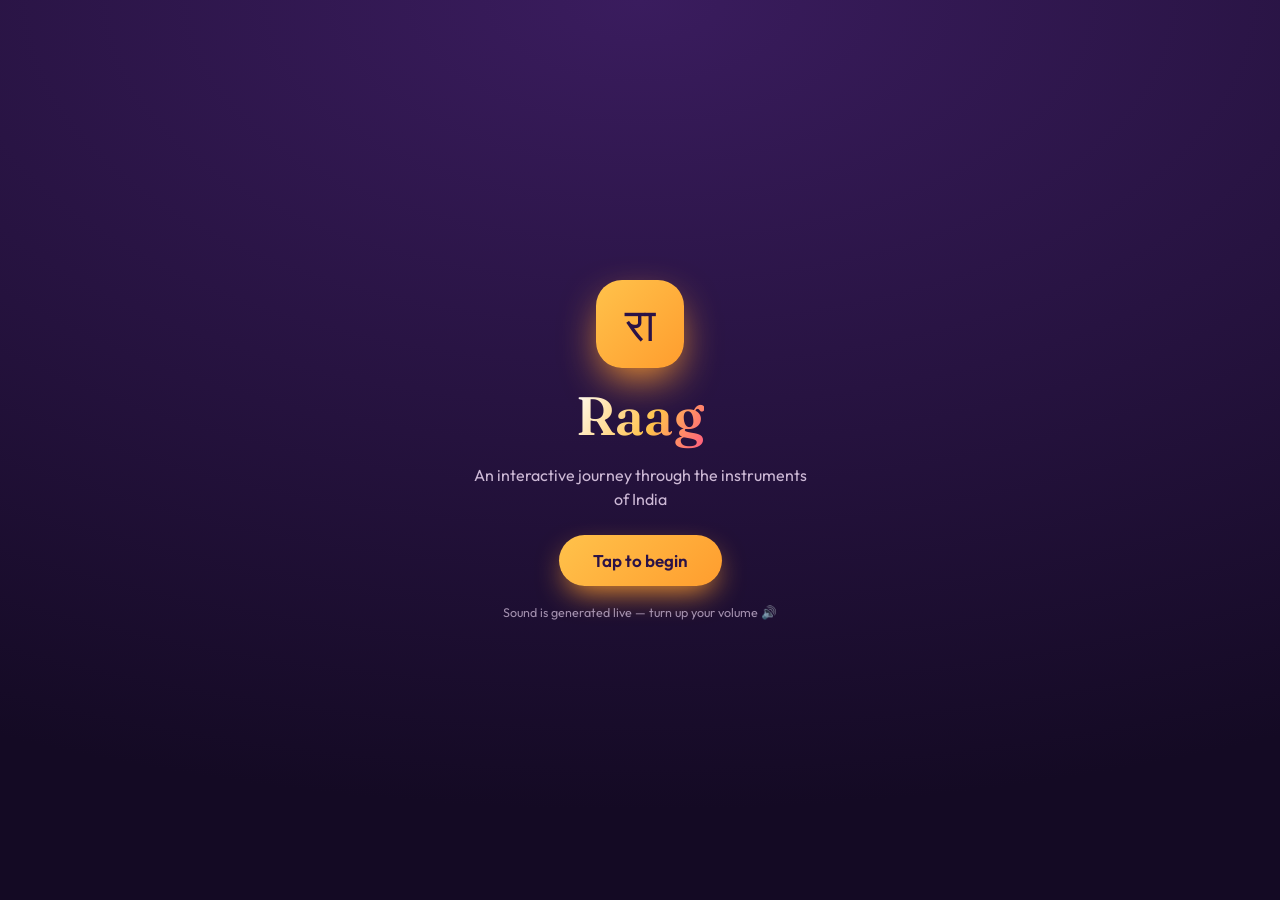
==== index.html @ 8b2885b4 "Raag: interactive play & learn for Indian instruments Eight fully-playable instruments (tabla, sitar" ====
<!DOCTYPE html>
<html lang="en">
<head>
<meta charset="UTF-8" />
<meta name="viewport" content="width=device-width, initial-scale=1.0, maximum-scale=1.0, user-scalable=no, viewport-fit=cover" />
<meta name="theme-color" content="#1a0e2e" />
<title>Raag · Play Indian Instruments</title>
<meta name="description" content="An interactive, playable tour of India's musical instruments — tabla, sitar, bansuri, harmonium, tanpura, santoor, sarangi and dholak. Tap, strum, learn and play along." />
<link rel="icon" href="favicon.svg" type="image/svg+xml" />
<meta property="og:title" content="Raag · Play Indian Instruments" />
<meta property="og:description" content="Tap, strum and slide through eight iconic Indian instruments — fully playable in your browser, with play-along lessons. No downloads." />
<meta property="og:type" content="website" />
<meta name="twitter:card" content="summary" />
<link rel="preconnect" href="https://fonts.googleapis.com" />
<link rel="preconnect" href="https://fonts.gstatic.com" crossorigin />
<link href="https://fonts.googleapis.com/css2?family=Fraunces:opsz,wght@9..144,500;9..144,600&family=Outfit:wght@300;400;500;600&display=swap" rel="stylesheet" />
<link rel="stylesheet" href="styles.css" />
</head>
<body>
  <!-- rotating mandala backdrop -->
  <div class="backdrop" aria-hidden="true">
    <div class="mandala"></div>
    <div class="glow glow-1"></div>
    <div class="glow glow-2"></div>
  </div>

  <div id="app">
    <header class="topbar">
      <button id="backBtn" class="icon-btn" aria-label="Back to instruments" hidden>
        <svg viewBox="0 0 24 24" width="22" height="22"><path d="M15 5l-7 7 7 7" fill="none" stroke="currentColor" stroke-width="2" stroke-linecap="round" stroke-linejoin="round"/></svg>
      </button>
      <div class="brand">
        <span class="brand-mark">रा</span>
        <span class="brand-text">Raag<small>Indian Instruments</small></span>
      </div>
      <div class="vol" title="Volume">
        <svg viewBox="0 0 24 24" width="18" height="18" aria-hidden="true"><path d="M4 9v6h4l5 4V5L8 9H4z" fill="currentColor"/><path d="M16 8.5a4 4 0 010 7" fill="none" stroke="currentColor" stroke-width="1.8" stroke-linecap="round"/></svg>
        <input id="volRange" type="range" min="0" max="100" value="55" aria-label="Volume" />
      </div>
      <button id="droneBtn" class="drone-btn" aria-pressed="false" title="Toggle tanpura drone">
        <span class="drone-dot"></span> Tanpura
      </button>
    </header>

    <main id="main">
      <!-- PICKER -->
      <section id="picker" class="picker">
        <div class="intro">
          <h1>Play the instruments of India</h1>
          <p>Tap, strum and slide. Eight iconic instruments, fully playable in your browser — no downloads, sound made live. Pick one to begin.</p>
          <button id="lessonsCta" class="lessons-cta">🎓 Play-Along Lessons →</button>
        </div>
        <div id="cards" class="cards"></div>
        <p class="hint">Best with sound on. Works great on mobile — use your fingers.</p>
      </section>

      <!-- STAGE -->
      <section id="stage" class="stage" hidden>
        <div class="stage-head">
          <h2 id="stageTitle"></h2>
          <p id="stageTagline"></p>
        </div>
        <div id="stageInner" class="stage-inner"></div>
        <div class="stage-foot">
          <button id="infoBtn" class="learn-btn">
            <svg viewBox="0 0 24 24" width="18" height="18"><circle cx="12" cy="12" r="9" fill="none" stroke="currentColor" stroke-width="2"/><path d="M12 11v5M12 7.5v.5" stroke="currentColor" stroke-width="2" stroke-linecap="round"/></svg>
            Learn about this instrument
          </button>
        </div>
      </section>
    </main>
  </div>

  <!-- INFO PANEL -->
  <div id="infoPanel" class="info-panel" hidden>
    <div class="info-sheet" role="dialog" aria-modal="true" aria-labelledby="infoTitle">
      <button id="infoClose" class="info-close" aria-label="Close">×</button>
      <h3 id="infoTitle"></h3>
      <div id="infoBody"></div>
    </div>
  </div>

  <!-- WELCOME / AUDIO UNLOCK -->
  <div id="welcome" class="welcome">
    <div class="welcome-inner">
      <div class="welcome-mark">रा</div>
      <h1>Raag</h1>
      <p>An interactive journey through the instruments of India</p>
      <button id="startBtn" class="start-btn">Tap to begin</button>
      <span class="welcome-note">Sound is generated live — turn up your volume 🔊</span>
    </div>
  </div>

  <script src="app.js"></script>
</body>
</html>
---- styles.css ----
/* ============================================================
   Raag — Indian Instruments  ·  styles
   Warm, festive palette: deep indigo night + saffron/gold/rose
   ============================================================ */
:root{
  --bg-0:#140a24;
  --bg-1:#1d0f33;
  --bg-2:#2a1547;
  --ink:#f6ecd8;
  --ink-soft:#cdb9d6;
  --saffron:#ff9d2e;
  --marigold:#ffc24b;
  --rose:#ff5b7f;
  --magenta:#c44bff;
  --teal:#36e0c0;
  --gold:#f4cf6a;
  --line:rgba(255,255,255,.12);
  --card:rgba(255,255,255,.05);
  --shadow:0 18px 50px -12px rgba(0,0,0,.6);
  --r:20px;
  font-size:16px;
}

*{box-sizing:border-box;-webkit-tap-highlight-color:transparent}
html,body{height:100%}
body{
  margin:0;
  font-family:"Outfit",system-ui,sans-serif;
  color:var(--ink);
  background:var(--bg-0);
  background:radial-gradient(120% 90% at 50% -10%, #3a1c5e 0%, var(--bg-1) 42%, var(--bg-0) 100%);
  overflow-x:hidden;
  min-height:100svh;
  -webkit-user-select:none;user-select:none;
}
h1,h2,h3{font-family:"Fraunces",serif;font-weight:600;letter-spacing:.2px;margin:0}

/* ---------- Backdrop ---------- */
.backdrop{position:fixed;inset:0;z-index:0;overflow:hidden;pointer-events:none}
.mandala{
  position:absolute;top:50%;left:50%;width:140vmax;height:140vmax;
  margin:-70vmax 0 0 -70vmax;opacity:.06;
  background:
    repeating-conic-gradient(from 0deg, transparent 0 6deg, rgba(255,255,255,.9) 6deg 6.4deg),
    radial-gradient(circle, transparent 38%, rgba(255,255,255,.35) 38.4%, transparent 39%),
    radial-gradient(circle, transparent 56%, rgba(255,255,255,.35) 56.4%, transparent 57%),
    radial-gradient(circle, transparent 74%, rgba(255,255,255,.3) 74.4%, transparent 75%);
  animation:spin 180s linear infinite;
}
.glow{position:absolute;border-radius:50%;filter:blur(70px);opacity:.5;mix-blend-mode:screen}
.glow-1{width:46vmax;height:46vmax;left:-10vmax;top:-8vmax;background:radial-gradient(circle,var(--magenta),transparent 65%);animation:float 22s ease-in-out infinite}
.glow-2{width:50vmax;height:50vmax;right:-14vmax;bottom:-12vmax;background:radial-gradient(circle,var(--saffron),transparent 65%);animation:float 28s ease-in-out infinite reverse}
@keyframes spin{to{transform:rotate(360deg)}}
@keyframes float{0%,100%{transform:translate(0,0)}50%{transform:translate(4vmax,3vmax)}}

/* ---------- App shell ---------- */
#app{position:relative;z-index:1;display:flex;flex-direction:column;min-height:100svh;max-width:1040px;margin:0 auto;padding:0 clamp(14px,4vw,28px)}
.topbar{display:flex;align-items:center;gap:12px;padding:16px 2px 10px;position:sticky;top:0;z-index:30}
.brand{display:flex;align-items:center;gap:10px;margin-right:auto}
.brand-mark{
  display:grid;place-items:center;width:38px;height:38px;border-radius:12px;
  font-family:"Fraunces",serif;font-size:19px;font-weight:600;color:#2a1247;
  background:linear-gradient(135deg,var(--marigold),var(--saffron));
  box-shadow:0 6px 18px -4px var(--saffron)
}
.brand-text{display:flex;flex-direction:column;line-height:1.05;font-family:"Fraunces",serif;font-size:20px}
.brand-text small{font-family:"Outfit";font-weight:400;font-size:11px;letter-spacing:.14em;text-transform:uppercase;color:var(--ink-soft);opacity:.8}

.icon-btn{
  display:grid;place-items:center;width:42px;height:42px;border-radius:12px;color:var(--ink);
  background:var(--card);border:1px solid var(--line);cursor:pointer;transition:.2s
}
.icon-btn:hover{background:rgba(255,255,255,.1)}

.drone-btn{
  display:flex;align-items:center;gap:8px;padding:9px 15px;border-radius:30px;cursor:pointer;
  font:inherit;font-size:13px;font-weight:500;color:var(--ink);
  background:var(--card);border:1px solid var(--line);transition:.25s
}
.drone-dot{width:9px;height:9px;border-radius:50%;background:var(--ink-soft);transition:.25s}
.drone-btn[aria-pressed="true"]{border-color:var(--teal);color:#bff7ec;background:rgba(54,224,192,.12)}
.drone-btn[aria-pressed="true"] .drone-dot{background:var(--teal);box-shadow:0 0 0 4px rgba(54,224,192,.25);animation:pulse 1.6s ease-in-out infinite}
@keyframes pulse{0%,100%{box-shadow:0 0 0 3px rgba(54,224,192,.25)}50%{box-shadow:0 0 0 8px rgba(54,224,192,0)}}

/* ---------- Picker ---------- */
.picker{padding:14px 0 40px;animation:rise .5s ease both}
.intro{max-width:620px;margin:6px auto 26px;text-align:center}
.intro h1{font-size:clamp(28px,7vw,46px);line-height:1.05;background:linear-gradient(120deg,#fff,var(--marigold) 60%,var(--rose));-webkit-background-clip:text;background-clip:text;color:transparent}
.intro p{color:var(--ink-soft);font-size:clamp(14px,3.6vw,17px);line-height:1.55;margin-top:14px}

.cards{display:grid;grid-template-columns:repeat(auto-fill,minmax(155px,1fr));gap:14px}
.card{
  position:relative;overflow:hidden;cursor:pointer;text-align:left;
  border-radius:var(--r);padding:18px 16px 16px;min-height:172px;
  background:var(--card);border:1px solid var(--line);
  display:flex;flex-direction:column;gap:6px;color:var(--ink);
  transition:transform .25s cubic-bezier(.2,.8,.2,1),box-shadow .25s,border-color .25s;
  animation:rise .5s ease both
}
.card:hover{transform:translateY(-5px);box-shadow:var(--shadow);border-color:rgba(255,255,255,.28)}
.card:active{transform:translateY(-1px) scale(.99)}
.card-ico{width:54px;height:54px;margin-bottom:6px;filter:drop-shadow(0 4px 10px rgba(0,0,0,.4))}
.card h3{font-size:19px}
.card .roman{font-size:12px;letter-spacing:.1em;text-transform:uppercase;color:var(--gold);opacity:.85}
.card p{margin:2px 0 0;font-size:12.5px;line-height:1.45;color:var(--ink-soft)}
.card-sheen{position:absolute;inset:0;background:radial-gradient(120% 80% at 80% 0%,rgba(255,255,255,.14),transparent 55%);opacity:0;transition:.3s;pointer-events:none}
.card:hover .card-sheen{opacity:1}
.hint{text-align:center;color:var(--ink-soft);font-size:12.5px;margin-top:26px;opacity:.7}

/* ---------- Stage ---------- */
.stage{padding:6px 0 40px;animation:rise .45s ease both}
.stage-head{text-align:center;margin:2px auto 16px;max-width:600px}
.stage-head h2{font-size:clamp(24px,6vw,34px)}
.stage-head p{color:var(--ink-soft);font-size:14px;margin-top:6px}
.stage-inner{
  position:relative;border-radius:26px;padding:clamp(16px,4vw,30px);
  background:linear-gradient(180deg,rgba(255,255,255,.06),rgba(255,255,255,.02));
  border:1px solid var(--line);box-shadow:var(--shadow);min-height:300px;
  display:flex;flex-direction:column;align-items:center;justify-content:center;gap:18px
}
.stage-foot{display:flex;justify-content:center;margin-top:18px}
.learn-btn{
  display:flex;align-items:center;gap:9px;padding:11px 20px;border-radius:30px;cursor:pointer;
  font:inherit;font-size:14px;font-weight:500;color:var(--ink);
  background:var(--card);border:1px solid var(--line);transition:.25s
}
.learn-btn:hover{background:rgba(255,255,255,.1);border-color:rgba(255,255,255,.3)}

/* readout chip shared by instruments */
.readout{
  font-family:"Fraunces",serif;font-size:clamp(28px,8vw,46px);min-height:1.2em;
  background:linear-gradient(120deg,#fff,var(--marigold));-webkit-background-clip:text;background-clip:text;color:transparent;
  transition:transform .08s;letter-spacing:.02em
}
.readout.hit{transform:scale(1.12)}
.sublabel{color:var(--ink-soft);font-size:13px;text-align:center;line-height:1.5;max-width:460px}
.pill-row{display:flex;flex-wrap:wrap;gap:8px;justify-content:center}
.pill{
  padding:7px 14px;border-radius:20px;font-size:13px;cursor:pointer;color:var(--ink-soft);
  background:var(--card);border:1px solid var(--line);transition:.2s
}
.pill:hover{color:var(--ink)}
.pill.on{background:rgba(255,194,75,.16);border-color:var(--marigold);color:var(--marigold)}

/* ============================================================
   TABLA
   ============================================================ */
.tabla{display:flex;gap:clamp(18px,6vw,54px);align-items:flex-end;justify-content:center;flex-wrap:wrap;touch-action:none}
.drum{position:relative;display:flex;flex-direction:column;align-items:center;cursor:pointer}
.drum-name{font-size:12px;letter-spacing:.14em;text-transform:uppercase;color:var(--ink-soft);margin-top:14px}
.drum-head{position:relative;border-radius:50%;display:grid;place-items:center;
  background:radial-gradient(circle at 38% 32%, #fff7ec, #e8d3a8 55%, #c9a96e 78%, #9c7b45 100%);
  box-shadow:inset 0 0 0 7px #d8b67e, inset 0 0 26px rgba(120,80,30,.4), 0 14px 30px -8px rgba(0,0,0,.6);
  touch-action:none}
.dayan .drum-head{width:clamp(120px,34vw,170px);height:clamp(120px,34vw,170px)}
.bayan .drum-head{width:clamp(150px,42vw,210px);height:clamp(150px,42vw,210px);
  background:radial-gradient(circle at 38% 32%, #d9d2cf, #b9aeb0 50%, #8a7d84 76%, #5e535c 100%);
  box-shadow:inset 0 0 0 8px #9a8f94, inset 0 0 30px rgba(20,15,25,.5), 0 14px 30px -8px rgba(0,0,0,.6)}
.syahi{position:absolute;top:50%;left:50%;transform:translate(-50%,-50%);border-radius:50%;
  background:radial-gradient(circle at 42% 38%, #4a3f3a, #1c1512 70%);box-shadow:inset 0 2px 8px rgba(0,0,0,.6)}
.dayan .syahi{width:42%;height:42%}
.bayan .syahi{width:46%;height:46%;left:42%;top:46%}
.drum-zones{position:absolute;inset:0;border-radius:50%}
.zone{position:absolute;border-radius:50%;cursor:pointer}
/* ripple */
.ripple{position:absolute;border-radius:50%;border:2px solid rgba(255,255,255,.8);pointer-events:none;
  transform:translate(-50%,-50%);animation:ripple .6s ease-out forwards}
@keyframes ripple{from{width:8px;height:8px;opacity:.85}to{width:130%;height:130%;opacity:0}}
.drum-head.struck{animation:struck .12s ease}
@keyframes struck{50%{transform:scale(.97)}}

/* taal trainer */
.taal{display:flex;flex-direction:column;align-items:center;gap:12px;width:100%}
.beats{display:flex;flex-wrap:wrap;gap:6px;justify-content:center;max-width:560px}
.beat{min-width:42px;padding:8px 6px;border-radius:10px;text-align:center;font-size:12px;
  background:var(--card);border:1px solid var(--line);color:var(--ink-soft);transition:.12s}
.beat .b-bol{font-family:"Fraunces",serif;font-size:15px;color:var(--ink)}
.beat.sam{border-color:var(--marigold)}
.beat.now{background:rgba(255,194,75,.22);border-color:var(--marigold);color:var(--ink);transform:translateY(-3px)}

/* ============================================================
   SITAR
   ============================================================ */
.sitar{display:flex;gap:22px;align-items:stretch;justify-content:center;width:100%;touch-action:none}
.neck{
  position:relative;width:clamp(74px,22vw,110px);min-height:340px;border-radius:18px;
  background:linear-gradient(90deg,#5a3618,#7a4a22 30%,#9a6536 50%,#7a4a22 70%,#5a3618);
  box-shadow:inset 0 0 0 2px rgba(0,0,0,.3),var(--shadow);
  display:flex;flex-direction:column;justify-content:space-between;padding:14px 0;overflow:hidden
}
.string-main{position:absolute;left:50%;top:0;bottom:0;width:3px;margin-left:-1.5px;
  background:linear-gradient(var(--gold),#fff,var(--gold));border-radius:2px;opacity:.9}
.string-main.vibrate{animation:vib .5s ease}
@keyframes vib{0%,100%{transform:translateX(0)}20%{transform:translateX(-3px)}40%{transform:translateX(3px)}60%{transform:translateX(-2px)}80%{transform:translateX(2px)}}
.frets{position:relative;z-index:2;display:flex;flex-direction:column-reverse;gap:0;height:100%;justify-content:space-between}
.fret{flex:1;display:flex;align-items:center;justify-content:center;cursor:pointer;position:relative;
  border-top:2px solid rgba(255,255,255,.18)}
.fret:first-child{border-top:none}
.fret-dot{width:30px;height:30px;border-radius:50%;display:grid;place-items:center;font-size:13px;
  font-family:"Fraunces",serif;color:#2a1247;background:rgba(255,255,255,.25);transition:.12s}
.fret.lit .fret-dot{background:linear-gradient(135deg,var(--marigold),var(--saffron));box-shadow:0 0 16px var(--saffron);transform:scale(1.18)}
.chikari{display:flex;flex-direction:column;align-items:center;justify-content:center;gap:14px;
  width:clamp(64px,18vw,90px);border-radius:18px;background:linear-gradient(180deg,rgba(255,255,255,.06),rgba(255,255,255,.02));
  border:1px solid var(--line);padding:14px 0;cursor:pointer;text-align:center;transition:.2s}
.chikari:hover{border-color:rgba(255,255,255,.3)}
.chikari:active{transform:scale(.98)}
.chikari .cs{width:2px;flex:1;background:linear-gradient(var(--gold),#fff,var(--gold));border-radius:2px;min-height:120px}
.chikari.strum .cs{animation:vib .4s ease}
.chikari span{font-size:11px;letter-spacing:.1em;text-transform:uppercase;color:var(--ink-soft)}

/* ============================================================
   BANSURI (flute)
   ============================================================ */
.bansuri-wrap{display:flex;flex-direction:column;align-items:center;gap:24px;width:100%;touch-action:none}
.flute{
  position:relative;display:flex;align-items:center;gap:clamp(14px,4vw,30px);
  padding:0 26px;height:clamp(70px,17vw,92px);border-radius:46px;
  background:linear-gradient(180deg,#caa45e,#a87f3e 40%,#8a6530 70%,#6e4d22);
  box-shadow:inset 0 6px 10px rgba(255,255,255,.25),inset 0 -8px 14px rgba(0,0,0,.35),var(--shadow);
  max-width:96vw
}
.blow{width:22px;height:22px;border-radius:50%;background:radial-gradient(circle at 40% 35%,#2a1d10,#0c0805);
  box-shadow:inset 0 2px 4px rgba(0,0,0,.6)}
.holes{display:flex;align-items:center;gap:clamp(8px,2.6vw,20px)}
.hole{
  position:relative;width:clamp(30px,8vw,40px);height:clamp(30px,8vw,40px);border-radius:50%;cursor:pointer;
  background:radial-gradient(circle at 40% 35%,#3a2814,#120c06);
  box-shadow:inset 0 2px 5px rgba(0,0,0,.7),0 1px 0 rgba(255,255,255,.15);transition:.1s}
.hole .h-label{position:absolute;top:50%;left:50%;transform:translate(-50%,-50%);font-family:"Fraunces",serif;
  font-size:13px;color:rgba(255,255,255,.5);transition:.15s}
.hole.active{background:radial-gradient(circle at 40% 35%,var(--marigold),var(--saffron));
  box-shadow:0 0 22px var(--saffron),inset 0 2px 5px rgba(0,0,0,.2)}
.hole.active .h-label{color:#2a1247}
.air{position:absolute;left:6px;top:50%;width:14px;height:14px;border-radius:50%;background:rgba(255,255,255,.6);
  transform:translateY(-50%);opacity:0;pointer-events:none}
.flute.blowing .air{animation:air 1s linear infinite}
@keyframes air{from{opacity:.7;left:6px}to{opacity:0;left:60px}}

/* ============================================================
   HARMONIUM
   ============================================================ */
.harmonium{display:flex;flex-direction:column;align-items:center;gap:16px;width:100%}
.bellows{width:min(420px,90%);height:26px;border-radius:8px;position:relative;overflow:hidden;
  background:repeating-linear-gradient(90deg,#7a3b2a 0 10px,#8f4632 10px 20px);
  box-shadow:inset 0 2px 6px rgba(0,0,0,.4);transform-origin:left;transition:transform .3s}
.bellows.pump{animation:pump 1.4s ease-in-out infinite}
@keyframes pump{0%,100%{transform:scaleX(1)}50%{transform:scaleX(.86)}}
.keys{position:relative;display:flex;height:clamp(150px,38vw,200px);
  background:linear-gradient(180deg,#3a2150,#23123a);border-radius:0 0 14px 14px;
  padding:0 8px 10px;box-shadow:var(--shadow);max-width:96vw;overflow-x:auto;touch-action:pan-x}
.wkey{position:relative;width:clamp(40px,11vw,54px);flex:0 0 auto;border-radius:0 0 8px 8px;cursor:pointer;
  background:linear-gradient(180deg,#fdf6e9,#e9dcc4);border:1px solid #bca87f;margin-right:2px;
  display:flex;align-items:flex-end;justify-content:center;padding-bottom:12px;transition:.06s}
.wkey .lbl{font-family:"Fraunces",serif;font-size:15px;color:#6a4a22}
.wkey.active{background:linear-gradient(180deg,var(--marigold),var(--saffron));transform:translateY(2px)}
.bkey{position:absolute;top:0;width:clamp(26px,7vw,34px);height:62%;border-radius:0 0 6px 6px;cursor:pointer;z-index:3;
  background:linear-gradient(180deg,#3a2150,#160a26);border:1px solid #000;
  display:flex;align-items:flex-end;justify-content:center;padding-bottom:8px;transition:.06s}
.bkey .lbl{font-family:"Fraunces",serif;font-size:11px;color:#d9c6ef}
.bkey.active{background:linear-gradient(180deg,var(--magenta),#7a2bb0);transform:translateY(2px)}

/* ============================================================
   TANPURA
   ============================================================ */
.tanpura{display:flex;flex-direction:column;align-items:center;gap:18px;width:100%;touch-action:none}
.tan-strings{display:flex;gap:clamp(26px,9vw,60px);align-items:stretch;height:clamp(220px,46vw,300px)}
.tan-string{display:flex;flex-direction:column;align-items:center;gap:10px;cursor:pointer}
.tan-wire{width:3px;flex:1;border-radius:2px;background:linear-gradient(var(--gold),#fff,var(--gold));min-height:160px}
.tan-string.pluck .tan-wire{animation:vib .6s ease}
.tan-string span{font-family:"Fraunces",serif;font-size:15px;color:var(--ink-soft)}
.tan-gourd{width:clamp(120px,32vw,160px);height:clamp(70px,18vw,90px);border-radius:50% 50% 46% 46%;
  background:radial-gradient(circle at 40% 30%,#caa45e,#8a6530 60%,#5e4220);box-shadow:var(--shadow);margin-top:-6px}
.auto-row{display:flex;align-items:center;gap:10px}

/* ---------- Info panel ---------- */
.info-panel{position:fixed;inset:0;z-index:60;display:grid;place-items:end center;background:rgba(8,4,16,.5);
  backdrop-filter:blur(4px);animation:fade .25s ease}
.info-sheet{position:relative;width:100%;max-width:560px;max-height:84svh;overflow:auto;
  background:linear-gradient(180deg,var(--bg-2),var(--bg-1));border:1px solid var(--line);
  border-radius:24px 24px 0 0;padding:26px 22px 40px;box-shadow:0 -20px 60px rgba(0,0,0,.6);
  animation:sheet .35s cubic-bezier(.2,.8,.2,1)}
@media(min-width:620px){.info-panel{place-items:center}.info-sheet{border-radius:24px}}
.info-close{position:absolute;top:14px;right:16px;width:34px;height:34px;border-radius:50%;border:1px solid var(--line);
  background:var(--card);color:var(--ink);font-size:22px;line-height:1;cursor:pointer}
.info-sheet h3{font-size:24px;background:linear-gradient(120deg,#fff,var(--marigold));-webkit-background-clip:text;background-clip:text;color:transparent;padding-right:30px}
.info-sheet h4{font-family:"Outfit";font-size:12px;letter-spacing:.14em;text-transform:uppercase;color:var(--gold);margin:20px 0 6px}
.info-sheet p{color:var(--ink-soft);font-size:14.5px;line-height:1.6;margin:0 0 6px}
.info-sheet .meta{display:flex;flex-wrap:wrap;gap:8px;margin-top:14px}
.info-sheet .meta span{font-size:12px;padding:5px 11px;border-radius:14px;background:var(--card);border:1px solid var(--line);color:var(--ink-soft)}

/* ---------- Welcome ---------- */
.welcome{position:fixed;inset:0;z-index:80;display:grid;place-items:center;text-align:center;padding:24px;
  background:radial-gradient(120% 90% at 50% 0%,#3a1c5e,var(--bg-0));transition:opacity .5s,visibility .5s}
.welcome.hide{opacity:0;visibility:hidden}
.welcome-inner{display:flex;flex-direction:column;align-items:center;gap:14px;animation:rise .6s ease both}
.welcome-mark{width:88px;height:88px;border-radius:26px;display:grid;place-items:center;font-family:"Fraunces",serif;
  font-size:46px;color:#2a1247;background:linear-gradient(135deg,var(--marigold),var(--saffron));
  box-shadow:0 16px 40px -8px var(--saffron);animation:bob 3s ease-in-out infinite}
.welcome h1{font-size:54px;background:linear-gradient(120deg,#fff,var(--marigold) 60%,var(--rose));-webkit-background-clip:text;background-clip:text;color:transparent}
.welcome p{color:var(--ink-soft);font-size:16px;max-width:340px;line-height:1.5;margin:0}
.start-btn{margin-top:10px;padding:15px 34px;border-radius:32px;border:none;cursor:pointer;font:inherit;font-weight:600;font-size:17px;
  color:#2a1247;background:linear-gradient(135deg,var(--marigold),var(--saffron));box-shadow:0 12px 30px -8px var(--saffron);transition:.2s}
.start-btn:hover{transform:translateY(-2px)}
.start-btn:active{transform:translateY(0) scale(.98)}
.welcome-note{font-size:12.5px;color:var(--ink-soft);opacity:.75;margin-top:4px}
@keyframes bob{0%,100%{transform:translateY(0)}50%{transform:translateY(-8px)}}
@keyframes rise{from{opacity:0;transform:translateY(16px)}to{opacity:1;transform:translateY(0)}}
@keyframes fade{from{opacity:0}to{opacity:1}}
@keyframes sheet{from{transform:translateY(40px);opacity:.6}to{transform:translateY(0);opacity:1}}

/* ---------- Volume control ---------- */
.vol{display:flex;align-items:center;gap:7px;color:var(--ink-soft)}
.vol svg{flex:0 0 auto;opacity:.85}
.vol input[type=range]{width:92px;height:4px;-webkit-appearance:none;appearance:none;background:rgba(255,255,255,.18);border-radius:3px;outline:none}
.vol input[type=range]::-webkit-slider-thumb{-webkit-appearance:none;width:15px;height:15px;border-radius:50%;background:linear-gradient(135deg,var(--marigold),var(--saffron));cursor:pointer;box-shadow:0 2px 6px rgba(0,0,0,.4)}
.vol input[type=range]::-moz-range-thumb{width:15px;height:15px;border:none;border-radius:50%;background:var(--saffron);cursor:pointer}
@media(max-width:560px){.brand-text small{display:none}.vol input[type=range]{width:60px}.drone-btn{padding:8px 11px;font-size:12px}.icon-btn{width:38px;height:38px}}

/* ---------- Lessons CTA ---------- */
.lessons-cta{display:inline-flex;align-items:center;gap:8px;margin:18px auto 0;padding:12px 24px;border-radius:28px;cursor:pointer;
  font:inherit;font-weight:600;font-size:15px;color:#0c2a25;background:linear-gradient(135deg,var(--teal),#7be0c8);
  border:none;box-shadow:0 10px 26px -8px var(--teal);transition:.2s}
.lessons-cta:hover{transform:translateY(-2px)}
.lessons-cta:active{transform:translateY(0) scale(.98)}

/* ============================================================
   SANTOOR
   ============================================================ */
.santoor{position:relative;width:min(540px,94%);padding:16px 20px;display:flex;flex-direction:column;gap:9px;
  background:linear-gradient(180deg,#9a703a,#6e4d22);border:2px solid #caa45e;border-radius:8px;
  clip-path:polygon(7% 0,93% 0,100% 100%,0 100%);box-shadow:var(--shadow);touch-action:none}
.s-string{display:flex;align-items:center;gap:12px;cursor:pointer;padding:4px 0}
.s-lbl{width:34px;text-align:right;font-family:"Fraunces",serif;font-size:14px;color:#fbe7c8;flex:0 0 auto}
.s-line{flex:1;height:2px;border-radius:2px;background:linear-gradient(90deg,var(--gold),#fff,var(--gold));box-shadow:0 0 6px rgba(244,207,106,.4)}
.s-string.hit .s-line{animation:vib .5s ease}
.s-string.hit .s-lbl{color:var(--marigold)}

/* ============================================================
   SARANGI
   ============================================================ */
.sarangi-wrap{display:flex;gap:16px;align-items:stretch;justify-content:center;width:100%;touch-action:none}
.sarangi-board{display:flex;flex-direction:column;gap:6px;width:min(230px,72%);padding:10px;border-radius:16px;
  background:linear-gradient(180deg,#7a4a22,#5a3618);border:2px solid #caa45e;box-shadow:var(--shadow)}
.sar-note{flex:1;min-height:30px;display:flex;align-items:center;justify-content:center;border-radius:9px;cursor:pointer;
  font-family:"Fraunces",serif;font-size:15px;color:#fbe7c8;background:rgba(255,255,255,.06);transition:.12s}
.sar-note.active{background:linear-gradient(135deg,var(--marigold),var(--saffron));color:#2a1247;box-shadow:0 0 18px var(--saffron)}
.sarangi-board.bowing{box-shadow:0 0 0 2px var(--marigold),var(--shadow)}
.sar-bow{width:14px;border-radius:8px;background:repeating-linear-gradient(180deg,#e8d3a8 0 7px,#caa45e 7px 14px);box-shadow:var(--shadow);min-height:200px;align-self:stretch}
.sarangi-board.bowing ~ .sar-bow{animation:bowmove 1.1s ease-in-out infinite}
@keyframes bowmove{0%,100%{transform:translateY(0)}50%{transform:translateY(16px)}}

/* ============================================================
   DHOLAK
   ============================================================ */
.dholak{display:flex;align-items:center;justify-content:center;touch-action:none}
.dh-body{width:clamp(80px,22vw,130px);height:clamp(110px,28vw,150px);position:relative;z-index:1;
  background:linear-gradient(180deg,#b9823f,#7a4f22);box-shadow:inset 0 0 20px rgba(0,0,0,.45)}
.dh-head{display:flex;flex-direction:column;align-items:center;gap:10px;cursor:pointer;position:relative;z-index:2}
.dh-head span{font-size:11px;letter-spacing:.12em;text-transform:uppercase;color:var(--ink-soft)}
.dh-bass{margin-right:-16px}.dh-treb{margin-left:-16px}
.dh-skin{border-radius:50%;position:relative}
.dh-bass .dh-skin{width:clamp(120px,34vw,168px);height:clamp(120px,34vw,168px);
  background:radial-gradient(circle at 40% 35%,#d9d2cf,#a99ea0 58%,#6e6168);
  box-shadow:inset 0 0 0 7px #8a7d84,inset 0 0 26px rgba(20,15,25,.45),var(--shadow)}
.dh-treb .dh-skin{width:clamp(94px,28vw,128px);height:clamp(94px,28vw,128px);
  background:radial-gradient(circle at 40% 35%,#fff7ec,#e8d3a8 58%,#c9a96e);
  box-shadow:inset 0 0 0 6px #d8b67e,inset 0 0 22px rgba(120,80,30,.4),var(--shadow)}
.dh-skin.struck{animation:struck .12s ease}

/* ============================================================
   LESSON PLAYER
   ============================================================ */
.lesson-meta{display:flex;gap:8px;flex-wrap:wrap;justify-content:center}
.chip{font-size:12px;padding:5px 12px;border-radius:14px;background:var(--card);border:1px solid var(--line);color:var(--ink-soft)}
.track{display:flex;flex-wrap:wrap;gap:6px;justify-content:center;max-width:600px}
.tnote{min-width:40px;padding:7px 8px;border-radius:10px;text-align:center;font-family:"Fraunces",serif;font-size:14px;
  background:var(--card);border:1px solid var(--line);color:var(--ink-soft);transition:.15s}
.tnote.now{background:rgba(255,194,75,.22);border-color:var(--marigold);color:var(--ink);transform:translateY(-3px)}
.tnote.done{color:var(--teal);border-color:rgba(54,224,192,.4)}
.pads{display:flex;flex-wrap:wrap;gap:10px;justify-content:center;max-width:600px}
.pad{min-width:62px;padding:15px 14px;border-radius:16px;cursor:pointer;text-align:center;font-family:"Fraunces",serif;font-size:18px;
  color:var(--ink);background:linear-gradient(180deg,rgba(255,255,255,.09),rgba(255,255,255,.03));border:1px solid var(--line);transition:.12s}
.pad small{display:block;font-family:"Outfit",sans-serif;font-size:10px;letter-spacing:.1em;text-transform:uppercase;color:var(--ink-soft);margin-top:3px}
.pad:active{transform:scale(.95)}
.pad.target{border-color:var(--marigold);box-shadow:0 0 0 3px rgba(255,194,75,.2),0 0 22px rgba(255,194,75,.3);animation:padpulse 1.2s ease-in-out infinite}
@keyframes padpulse{50%{box-shadow:0 0 0 6px rgba(255,194,75,.04),0 0 30px rgba(255,194,75,.4)}}
.pad.good{background:linear-gradient(180deg,rgba(54,224,192,.34),rgba(54,224,192,.12));border-color:var(--teal)}
.pad.bad{animation:shake .3s}
@keyframes shake{25%{transform:translateX(-5px)}75%{transform:translateX(5px)}}
.lesson-status{font-size:14.5px;color:var(--ink-soft);min-height:1.5em;text-align:center}
.lesson-ctrls{display:flex;flex-wrap:wrap;gap:8px;justify-content:center}
.lesson-done{font-family:"Fraunces",serif;font-size:22px;color:var(--teal)}

[hidden]{display:none !important}
@media (prefers-reduced-motion:reduce){*{animation-duration:.01ms !important;animation-iteration-count:1 !important}}
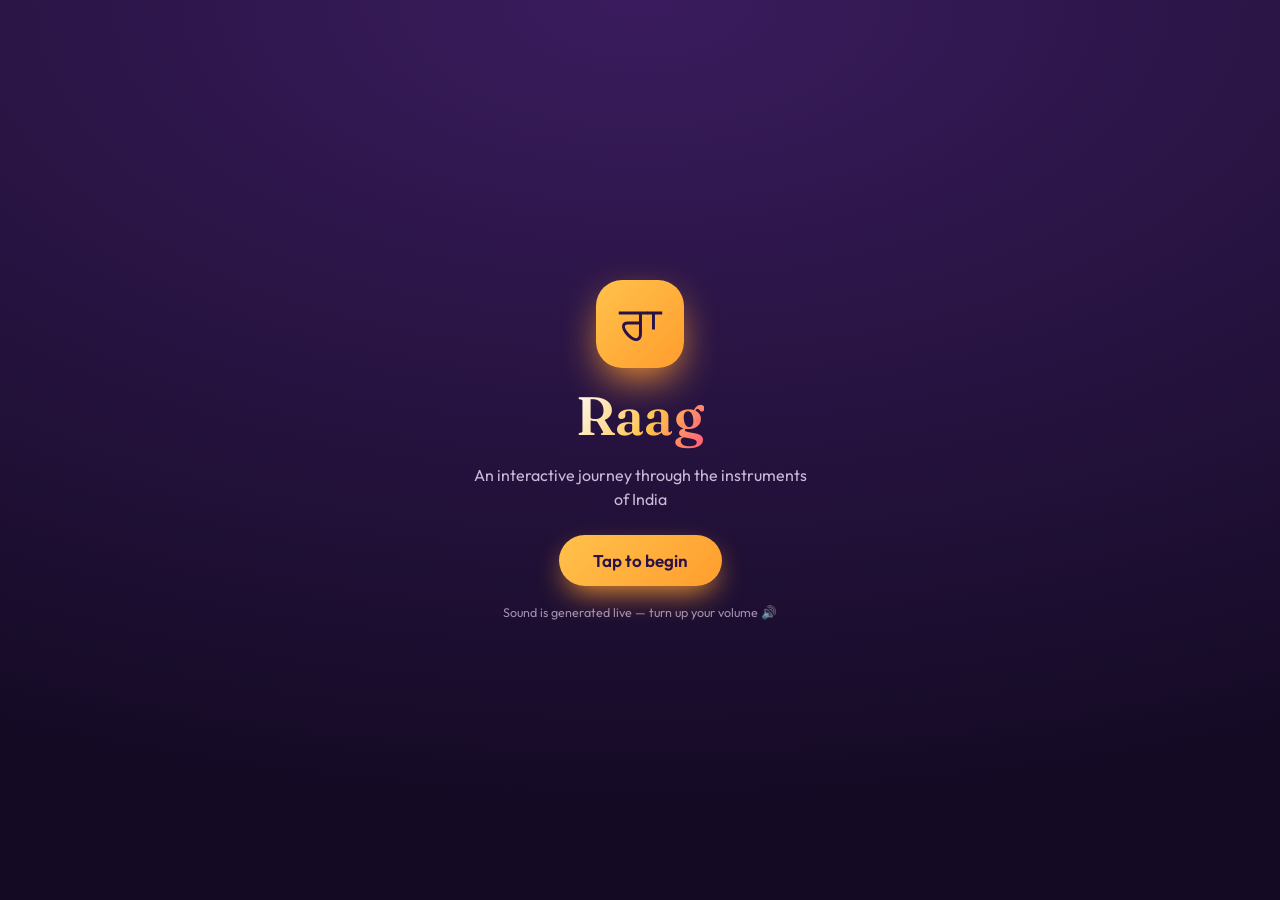
==== commit 02cd5510: "Use Gurmukhi (Punjabi) script for instrument labels Brand mark and all eight instrument names switch" ====
--- a/index.html
+++ b/index.html
@@ -30,7 +30,7 @@
         <svg viewBox="0 0 24 24" width="22" height="22"><path d="M15 5l-7 7 7 7" fill="none" stroke="currentColor" stroke-width="2" stroke-linecap="round" stroke-linejoin="round"/></svg>
       </button>
       <div class="brand">
-        <span class="brand-mark">रा</span>
+        <span class="brand-mark">ਰਾ</span>
         <span class="brand-text">Raag<small>Indian Instruments</small></span>
       </div>
       <div class="vol" title="Volume">
@@ -83,7 +83,7 @@
   <!-- WELCOME / AUDIO UNLOCK -->
   <div id="welcome" class="welcome">
     <div class="welcome-inner">
-      <div class="welcome-mark">रा</div>
+      <div class="welcome-mark">ਰਾ</div>
       <h1>Raag</h1>
       <p>An interactive journey through the instruments of India</p>
       <button id="startBtn" class="start-btn">Tap to begin</button>
